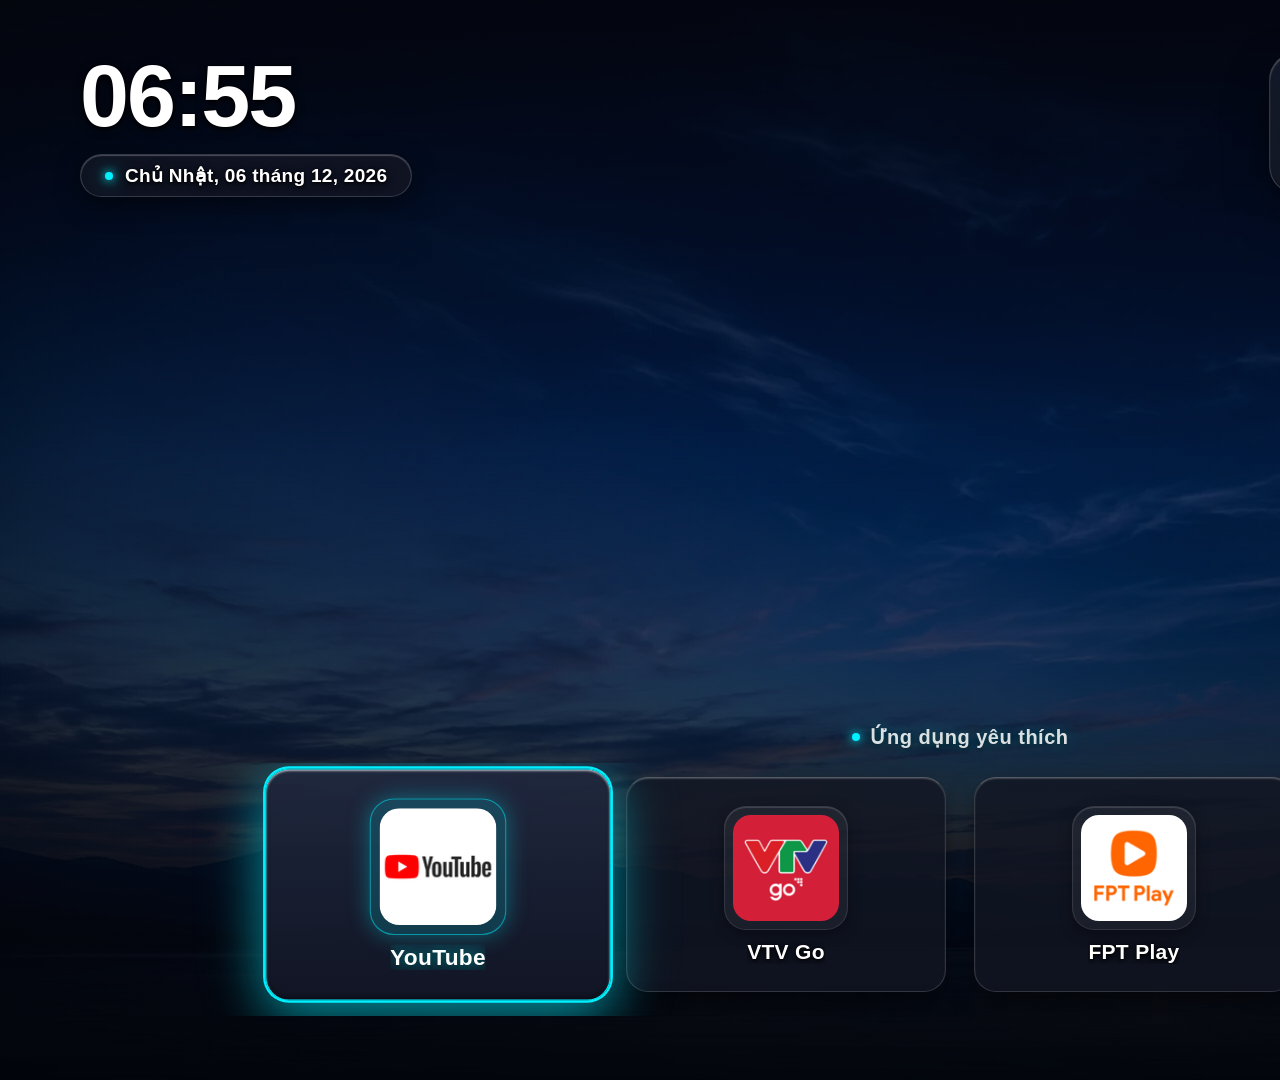
==== src/index.html @ 08e4756b "feat: Khởi tạo mã nguồn Custom TV Launcher cho LG webOS - Kiến trúc thuần Vanilla HTML5, CSS3, ES6 c" ====
<!DOCTYPE html>
<html lang="vi">
<head>
  <meta charset="UTF-8">
  <meta name="viewport" content="width=1920, height=1080, initial-scale=1.0, user-scalable=no">
  <title>Custom TV Launcher</title>
  
  <!-- Chromium 79 Optimized Stylesheets -->
  <link rel="stylesheet" href="css/main.css">
  <link rel="stylesheet" href="css/contrast.css">
  <link rel="stylesheet" href="css/weather-bg.css">
  <link rel="stylesheet" href="css/navigation.css">
</head>
<body>

  <!-- 1. Background Layers (Smooth CSS Crossfade) -->
  <div class="bg-container">
    <div id="bg-layer-a" class="bg-layer bg-theme-default active"></div>
    <div id="bg-layer-b" class="bg-layer bg-theme-default"></div>
  </div>

  <!-- 2. Multi-Layer Contrast Protection Scrim (Anti-Glare Dimming) -->
  <div class="scrim-overlay scrim-dimmer"></div>
  <div class="scrim-overlay scrim-vignette"></div>
  <div class="scrim-overlay scrim-gradient"></div>

  <!-- 3. Main Application Canvas (1920x1080) -->
  <div id="app">
    
    <!-- Top Header: Clock (Left) + Weather Widget Today & Tomorrow (Right) -->
    <header class="header-container">
      
      <!-- Top-Left: Digital Clock & Date Badge -->
      <div class="clock-widget">
        <div id="clock-time" class="clock-time">
          <span id="clock-hour">00</span><span id="clock-colon" class="clock-colon">:</span><span id="clock-min">00</span>
        </div>
        <div class="clock-date-pill frosted-glass">
          <span class="date-pill-dot"></span>
          <span id="clock-date" class="clock-date">Đang tải ngày...</span>
        </div>
      </div>

      <!-- Top-Right: Weather Widget (Today + Tomorrow - Xuan Phuong, Hanoi) -->
      <div class="weather-card frosted-glass">
        
        <!-- Today / Current Weather Section -->
        <div class="weather-today-section">
          <div id="weather-icon" class="weather-icon-large">
            <!-- Dynamic SVG icon inserted here -->
          </div>
          <div class="weather-info">
            <div id="weather-temp" class="weather-temp">--°C</div>
            <div class="weather-location-wrap">
              <span class="location-beacon"></span>
              <span id="weather-location" class="weather-location">Xuân Phương, Hà Nội</span>
            </div>
            <div id="weather-desc" class="weather-desc">Đang cập nhật thời tiết...</div>
          </div>
        </div>

        <!-- Subtle Vertical Divider -->
        <div class="weather-divider"></div>

        <!-- Tomorrow Weather Section -->
        <div class="weather-tomorrow-section">
          <div class="weather-tomorrow-header">
            <span class="weather-tomorrow-badge">Ngày mai</span>
            <span id="weather-tomorrow-date" class="weather-tomorrow-date">--/--</span>
          </div>
          <div class="weather-tomorrow-body">
            <div id="weather-tomorrow-icon" class="weather-tomorrow-icon">
              <!-- Tomorrow SVG icon inserted here -->
            </div>
            <div class="weather-tomorrow-info">
              <div id="weather-tomorrow-temps" class="weather-tomorrow-temps">
                <span class="tomorrow-max">--°C</span>
                <span class="tomorrow-sep">/</span>
                <span class="tomorrow-min">--°C</span>
              </div>
              <div id="weather-tomorrow-desc" class="weather-tomorrow-desc">--</div>
            </div>
          </div>
        </div>

      </div>

    </header>

    <!-- Bottom Section: Pinned Apps Home Row -->
    <main class="home-row-wrapper">
      <div class="home-row-label">Ứng dụng yêu thích</div>
      <div id="home-row" class="home-row">
        <!-- Rendered instantly from localStorage: YouTube, VTV Go, FPT Play + All Apps Drawer Tile -->
      </div>
    </main>

  </div>

  <!-- 4. Modal Drawer: All Apps Grid -->
  <div id="drawer-modal" class="drawer-modal" role="dialog" aria-modal="true">
    <div class="drawer-header">
      <div class="drawer-title-group">
        <h2 class="drawer-title">Tất cả ứng dụng</h2>
        <span class="drawer-subtitle">Danh sách đầy đủ ứng dụng trên TV</span>
      </div>

      <button id="drawer-close-btn" class="drawer-close-btn" tabindex="0">
        <span>Đóng (Back)</span>
      </button>
    </div>

    <!-- 5 Columns Responsive Grid -->
    <div class="drawer-grid-container">
      <div id="drawer-grid" class="drawer-grid">
        <!-- Dynamically populated from Luna applicationManager/listApps -->
      </div>
    </div>

    <!-- Floating Remote Hints Bar at Drawer Bottom -->
    <div class="drawer-hints-bar frosted-glass">
      <div class="drawer-hint-item">
        <span class="key-pill key-ok">OK</span>
        <span class="hint-text">Mở ứng dụng</span>
      </div>
      <div class="drawer-hint-item">
        <span class="key-pill key-hold">Giữ OK (800ms)</span>
        <span class="hint-text">Ghim / Bỏ ghim</span>
      </div>
      <div class="drawer-hint-item">
        <span class="key-pill key-back">Back</span>
        <span class="hint-text">Đóng danh sách</span>
      </div>
      <div class="drawer-hint-item">
        <span class="key-pill key-nav">▲▼◀▶</span>
        <span class="hint-text">Di chuyển</span>
      </div>
    </div>
  </div>

  <!-- Application Logic Modules -->
  <script src="js/storage.js"></script>
  <script src="js/luna.js"></script>
  <script src="js/clock.js"></script>
  <script src="js/weather.js"></script>
  <script src="js/drawer.js"></script>
  <script src="js/navigation.js"></script>
  <script src="js/app.js"></script>

</body>
</html>
---- src/css/main.css ----
/* ==========================================================================
   Main Stylesheet - Custom TV Launcher (Chromium 79 Compatible)
   Strictly NO 'inset: 0' (use top: 0; left: 0; right: 0; bottom: 0;)
   Strictly NO ':has()' selector
   Flexbox gap margin-right fallbacks on all flex containers
   ========================================================================== */

:root {
  --font-main: -apple-system, BlinkMacSystemFont, "Segoe UI", Roboto, "Helvetica Neue", Arial, sans-serif;
  --color-text-primary: #FFFFFF;
  --color-text-secondary: rgba(255, 255, 255, 0.85);
  --color-text-muted: rgba(255, 255, 255, 0.58);
  --color-accent: #00F0FF;
  --color-accent-glow: rgba(0, 240, 255, 0.70);
  --color-tile-bg: rgba(18, 22, 34, 0.80);
  --color-tile-border: rgba(255, 255, 255, 0.15);
  --tile-width: 320px;
  --tile-height: 215px;
  --tile-radius: 22px;
}

* {
  box-sizing: border-box;
  margin: 0;
  padding: 0;
  -webkit-user-select: none;
  user-select: none;
}

html, body {
  width: 1920px;
  height: 1080px;
  overflow: hidden;
  background-color: #000000;
  font-family: var(--font-main);
  color: var(--color-text-primary);
  position: relative;
  font-size: 16px;
}

/* App Canvas (1920x1080) - Clean Cinematic Layout */
#app {
  width: 1920px;
  height: 1080px;
  position: relative;
  top: 0;
  left: 0;
  right: 0;
  bottom: 0;
  overflow: hidden;
  display: flex;
  flex-direction: column;
  justify-content: space-between;
  align-items: center;
  padding: 52px 80px 64px 80px;
  z-index: 10;
}

/* ==========================================================================
   Header Section (Top-Left: Clock, Top-Right: Weather Today & Tomorrow)
   ========================================================================== */
.header-container {
  display: flex;
  justify-content: space-between;
  align-items: flex-start;
  width: 100%;
}

/* Clock & Date (Top-Left) */
.clock-widget {
  display: flex;
  flex-direction: column;
  align-items: flex-start;
}

.clock-time {
  font-size: 88px;
  font-weight: 800;
  line-height: 1;
  letter-spacing: -2px;
  font-variant-numeric: tabular-nums;
  color: #FFFFFF;
  text-shadow: 0 4px 16px rgba(0, 0, 0, 0.95),
               0 1px 3px rgba(0, 0, 0, 0.95),
               0 0 35px rgba(0, 240, 255, 0.22);
}

.clock-colon {
  display: inline-block;
  opacity: 1;
  transition: opacity 0.3s ease;
}

.clock-colon.blink {
  opacity: 0.25;
}

/* Luxury Glassmorphic Pill Date Badge */
.clock-date-pill {
  display: inline-flex;
  align-items: center;
  margin-top: 14px;
  padding: 9px 24px;
  border-radius: 9999px;
  background: rgba(20, 26, 42, 0.75);
  border: 1px solid rgba(255, 255, 255, 0.16);
  border-top: 1px solid rgba(255, 255, 255, 0.36);
  box-shadow: 0 8px 24px rgba(0, 0, 0, 0.5),
              inset 0 1px 1px rgba(255, 255, 255, 0.25);
}

.date-pill-dot {
  width: 8px;
  height: 8px;
  border-radius: 50%;
  background: var(--color-accent);
  box-shadow: 0 0 10px var(--color-accent), 0 0 20px rgba(0, 240, 255, 0.7);
  margin-right: 12px; /* Chromium 79 flex gap fallback */
}

.clock-date {
  font-size: 19px;
  font-weight: 600;
  color: #FFFFFF;
  letter-spacing: 0.3px;
  text-shadow: 0 2px 6px rgba(0, 0, 0, 0.85);
}

/* ==========================================================================
   Weather Card (Top-Right): Today + Tomorrow
   ========================================================================== */
.weather-card {
  display: flex;
  align-items: center;
  background: linear-gradient(135deg, rgba(20, 26, 42, 0.84) 0%, rgba(10, 14, 26, 0.74) 100%);
  border: 1px solid rgba(255, 255, 255, 0.16);
  border-top: 1px solid rgba(255, 255, 255, 0.36);
  border-radius: 28px;
  padding: 16px 28px;
  box-shadow: 0 20px 50px -10px rgba(0, 0, 0, 0.78),
              inset 0 1px 1.5px rgba(255, 255, 255, 0.30),
              inset 0 -1px 2px rgba(0, 0, 0, 0.5);
}

@supports ((-webkit-backdrop-filter: blur(20px)) or (backdrop-filter: blur(20px))) {
  .weather-card {
    -webkit-backdrop-filter: blur(20px);
    backdrop-filter: blur(20px);
  }
}

/* Today / Current Section */
.weather-today-section {
  display: flex;
  align-items: center;
}

.weather-icon-large {
  width: 76px;
  height: 76px;
  display: flex;
  align-items: center;
  justify-content: center;
  margin-right: 18px; /* Chromium 79 flex gap fallback */
  filter: drop-shadow(0 6px 14px rgba(0, 0, 0, 0.45));
}

.weather-icon-large svg {
  width: 100%;
  height: 100%;
}

.weather-info {
  display: flex;
  flex-direction: column;
}

.weather-temp {
  font-size: 60px;
  font-weight: 800;
  line-height: 1;
  color: #FFFFFF;
  letter-spacing: -1.5px;
  text-shadow: 0 3px 12px rgba(0, 0, 0, 0.9);
}

.weather-location-wrap {
  display: flex;
  align-items: center;
  margin-top: 5px;
}

.location-beacon {
  width: 8px;
  height: 8px;
  border-radius: 50%;
  background: var(--color-accent);
  box-shadow: 0 0 10px var(--color-accent), 0 0 20px rgba(0, 240, 255, 0.65);
  margin-right: 8px; /* Chromium 79 flex gap fallback */
  animation: beaconPulse 2.4s infinite ease-in-out;
}

@keyframes beaconPulse {
  0%, 100% {
    transform: scale(1);
    opacity: 1;
  }
  50% {
    transform: scale(1.3);
    opacity: 0.65;
  }
}

.weather-location {
  font-size: 18px;
  font-weight: 700;
  color: var(--color-accent);
  letter-spacing: 0.3px;
  text-shadow: 0 0 12px rgba(0, 240, 255, 0.5), 0 2px 6px rgba(0, 0, 0, 0.9);
}

.weather-desc {
  font-size: 15px;
  font-weight: 500;
  color: var(--color-text-secondary);
  margin-top: 3px;
  text-shadow: 0 2px 6px rgba(0, 0, 0, 0.85);
}

/* Subtle Vertical Divider between Today & Tomorrow */
.weather-divider {
  width: 1px;
  height: 82px;
  background: rgba(255, 255, 255, 0.16);
  margin: 0 24px; /* Chromium 79 flex gap fallback */
}

/* Tomorrow Weather Section */
.weather-tomorrow-section {
  display: flex;
  flex-direction: column;
  justify-content: center;
  min-width: 165px;
}

.weather-tomorrow-header {
  display: flex;
  align-items: baseline;
  justify-content: space-between;
  margin-bottom: 6px;
}

.weather-tomorrow-badge {
  font-size: 14px;
  font-weight: 800;
  letter-spacing: 1px;
  text-transform: uppercase;
  color: var(--color-accent);
  text-shadow: 0 0 10px rgba(0, 240, 255, 0.5);
}

.weather-tomorrow-date {
  font-size: 13px;
  font-weight: 600;
  color: var(--color-text-muted);
}

.weather-tomorrow-body {
  display: flex;
  align-items: center;
}

.weather-tomorrow-icon {
  width: 54px;
  height: 54px;
  display: flex;
  align-items: center;
  justify-content: center;
  margin-right: 14px; /* Chromium 79 flex gap fallback */
  filter: drop-shadow(0 4px 10px rgba(0, 0, 0, 0.4));
}

.weather-tomorrow-icon svg {
  width: 100%;
  height: 100%;
}

.weather-tomorrow-info {
  display: flex;
  flex-direction: column;
}

.weather-tomorrow-temps {
  display: flex;
  align-items: baseline;
}

.tomorrow-max {
  font-size: 24px;
  font-weight: 800;
  color: #FFFFFF;
  text-shadow: 0 2px 6px rgba(0, 0, 0, 0.9);
}

.tomorrow-sep {
  font-size: 14px;
  color: rgba(255, 255, 255, 0.35);
  margin: 0 5px; /* Chromium 79 flex gap fallback */
}

.tomorrow-min {
  font-size: 19px;
  font-weight: 700;
  color: var(--color-accent);
  text-shadow: 0 0 10px rgba(0, 240, 255, 0.5), 0 2px 6px rgba(0, 0, 0, 0.9);
}

.weather-tomorrow-desc {
  font-size: 13px;
  font-weight: 600;
  color: var(--color-text-secondary);
  margin-top: 2px;
  white-space: nowrap;
  text-shadow: 0 1px 4px rgba(0, 0, 0, 0.8);
}

/* ==========================================================================
   Home Row Section (Bottom Favorite Apps Dock)
   ========================================================================== */
.home-row-wrapper {
  display: flex;
  flex-direction: column;
  align-items: center;
  width: 100%;
}

.home-row-label {
  font-size: 20px;
  font-weight: 600;
  color: var(--color-text-secondary);
  letter-spacing: 0.5px;
  display: inline-flex;
  align-items: center;
  justify-content: center;
  margin-bottom: 14px;
}

.home-row-label::before {
  content: "";
  display: inline-block;
  width: 8px;
  height: 8px;
  background: var(--color-accent);
  border-radius: 50%;
  box-shadow: 0 0 10px var(--color-accent), 0 0 20px rgba(0, 240, 255, 0.6);
  margin-right: 10px; /* Chromium 79 flex gap fallback */
}

.home-row {
  display: flex;
  justify-content: center;
  align-items: center;
  width: 100%;
  overflow-x: auto;
  overflow-y: hidden;
  padding: 14px 8px 24px 8px;
  scroll-behavior: smooth;
  scrollbar-width: none; /* Firefox */
}

.home-row::-webkit-scrollbar {
  display: none; /* Chrome/Chromium */
}

/* Golden Ratio App Tile (320px x 215px, Radius 22px) */
.app-tile {
  flex: 0 0 var(--tile-width);
  width: var(--tile-width);
  height: var(--tile-height);
  margin-right: 28px; /* Chromium 79 flex gap fallback */
  background: var(--color-tile-bg);
  border: 1.5px solid var(--color-tile-border);
  border-top: 1.5px solid rgba(255, 255, 255, 0.28);
  border-radius: var(--tile-radius);
  display: flex;
  flex-direction: column;
  align-items: center;
  justify-content: center;
  position: relative;
  cursor: pointer;
  outline: none;
  transition: transform 0.24s cubic-bezier(0.2, 0, 0, 1),
              border-color 0.24s ease,
              box-shadow 0.24s ease,
              background-color 0.24s ease;
  will-change: transform;
  box-shadow: 0 12px 32px -8px rgba(0, 0, 0, 0.65),
              inset 0 1px 1.5px rgba(255, 255, 255, 0.2);
}

.home-row .app-tile:last-child {
  margin-right: 0;
}

.app-tile-icon-wrapper {
  width: 124px;
  height: 124px;
  display: flex;
  align-items: center;
  justify-content: center;
  margin-bottom: 10px;
  border-radius: 22px;
  background: rgba(255, 255, 255, 0.05);
  border: 1px solid rgba(255, 255, 255, 0.1);
  box-shadow: inset 0 1px 1px rgba(255, 255, 255, 0.16),
              0 4px 14px rgba(0, 0, 0, 0.35);
  overflow: hidden;
  padding: 8px;
  transition: transform 0.22s ease, background 0.22s ease, border-color 0.22s ease;
}

.app-tile-icon {
  width: 100%;
  height: 100%;
  object-fit: contain;
  border-radius: 18px;
  image-rendering: -webkit-optimize-contrast;
}

.app-tile-title {
  font-size: 21px;
  font-weight: 700;
  color: #FFFFFF;
  text-align: center;
  max-width: 90%;
  white-space: nowrap;
  overflow: hidden;
  text-overflow: ellipsis;
  letter-spacing: 0.3px;
}

/* ==========================================================================
   Holographic / Futuristic 'All Apps' Tile
   ========================================================================== */
.app-tile.drawer-trigger {
  background: linear-gradient(135deg, rgba(0, 240, 255, 0.18) 0%, rgba(139, 92, 246, 0.16) 50%, rgba(14, 18, 30, 0.90) 100%);
  border: 1.5px solid rgba(0, 240, 255, 0.4);
  border-top: 1.5px solid rgba(0, 240, 255, 0.72);
  box-shadow: 0 12px 34px -8px rgba(0, 0, 0, 0.7),
              inset 0 1px 2px rgba(255, 255, 255, 0.3);
}

.drawer-trigger .app-tile-icon-wrapper {
  background: linear-gradient(135deg, rgba(0, 240, 255, 0.22) 0%, rgba(139, 92, 246, 0.25) 100%);
  border-color: rgba(0, 240, 255, 0.45);
  box-shadow: 0 0 20px rgba(0, 240, 255, 0.3);
}

.drawer-trigger .holo-icon {
  width: 66px;
  height: 66px;
  filter: drop-shadow(0 0 10px rgba(0, 240, 255, 0.7));
}

.drawer-trigger .app-tile-title {
  color: var(--color-accent);
  font-weight: 700;
  text-shadow: 0 0 14px rgba(0, 240, 255, 0.6), 0 2px 6px rgba(0, 0, 0, 0.95);
}
---- src/css/contrast.css ----
/* ==========================================================================
   Contrast Protection & Glassmorphism (Chromium 79 Compatible)
   Strictly NO 'inset: 0' (use top: 0; left: 0; right: 0; bottom: 0;)
   Strictly NO ':has()' selector
   ========================================================================== */

/* 1. Multi-Layer Anti-Glare & Contrast Protection Scrims */
.scrim-overlay {
  position: absolute;
  top: 0;
  left: 0;
  right: 0;
  bottom: 0;
  width: 1920px;
  height: 1080px;
  pointer-events: none;
  z-index: 2;
}

/* Base Ambient Dimmer: Softens blinding whites & eliminates eye strain */
.scrim-dimmer {
  background: rgba(4, 8, 18, 0.48);
}

/* Cinematic Radial Vignette: Smooth edge falloff */
.scrim-vignette {
  background: radial-gradient(
    ellipse at 50% 50%,
    rgba(2, 4, 10, 0.12) 0%,
    rgba(2, 4, 10, 0.45) 65%,
    rgba(1, 2, 8, 0.85) 100%
  );
}

/* Header & Bottom Shelf Gradient Protection */
.scrim-gradient {
  background: linear-gradient(
    180deg,
    rgba(4, 6, 14, 0.80) 0%,
    rgba(4, 6, 14, 0.38) 18%,
    rgba(4, 6, 14, 0.12) 42%,
    rgba(4, 6, 14, 0.28) 65%,
    rgba(4, 6, 14, 0.76) 84%,
    rgba(2, 4, 10, 0.96) 100%
  );
}

/* 2. Multi-Layer Frosted Glass (Glassmorphism) with Solid Fallback */
.frosted-glass {
  background-color: rgba(18, 22, 36, 0.85); /* Solid fallback */
  border: 1px solid rgba(255, 255, 255, 0.16);
}

@supports ((-webkit-backdrop-filter: blur(16px)) or (backdrop-filter: blur(16px))) {
  .frosted-glass {
    -webkit-backdrop-filter: blur(20px);
    backdrop-filter: blur(20px);
  }
}

/* 3. Deep 3D Text-Shadow Protection (10-Foot Sofa Readability) */
.clock-time,
.clock-date,
.weather-temp,
.weather-location,
.weather-desc,
.tomorrow-max,
.tomorrow-min,
.weather-tomorrow-desc,
.home-row-label,
.app-tile-title,
.drawer-title {
  text-shadow: 0 2px 10px rgba(0, 0, 0, 0.95),
               0 1px 3px rgba(0, 0, 0, 0.85),
               0 0 1px rgba(0, 0, 0, 0.7);
}

/* Accent texts with glowing ambient shadow */
.weather-location,
.drawer-trigger .app-tile-title,
.home-row-label,
.weather-tomorrow-badge,
.tomorrow-min {
  text-shadow: 0 0 14px rgba(0, 240, 255, 0.5),
               0 2px 8px rgba(0, 0, 0, 0.95);
}
---- src/css/weather-bg.css ----
/* ==========================================================================
   Weather Background & Dynamic Theme (Chromium 79 Compatible)
   Strictly NO 'inset: 0' (use top: 0; left: 0; right: 0; bottom: 0;)
   Strictly NO ':has()' selector
   ========================================================================== */

/* Background Container & Layers */
.bg-container {
  position: absolute;
  top: 0;
  left: 0;
  right: 0;
  bottom: 0;
  width: 1920px;
  height: 1080px;
  overflow: hidden;
  z-index: 1;
  background-color: #08090E;
}

/* 2 Stacked Layers for Smooth 1.2s Crossfade */
.bg-layer {
  position: absolute;
  top: 0;
  left: 0;
  right: 0;
  bottom: 0;
  width: 100%;
  height: 100%;
  background-position: center center;
  background-size: cover;
  background-repeat: no-repeat;
  opacity: 0;
  transition: opacity 1.2s ease-in-out;
  will-change: opacity;
}

.bg-layer.active {
  opacity: 1;
}

/* 7 static WebP backgrounds: 6 weather themes and the default fallback */
.bg-theme-clear-day {
  background-image: url('../assets/backgrounds/clear-day.webp');
}

.bg-theme-clear-night {
  background-image: url('../assets/backgrounds/clear-night.webp');
}

.bg-theme-cloudy-day {
  background-image: url('../assets/backgrounds/cloudy-day.webp');
}

.bg-theme-cloudy-night {
  background-image: url('../assets/backgrounds/cloudy-night.webp');
}

.bg-theme-rain {
  background-image: url('../assets/backgrounds/rain.webp');
}

.bg-theme-storm {
  background-image: url('../assets/backgrounds/storm.webp');
}

.bg-theme-default {
  background-image: url('../assets/backgrounds/default.webp');
}
---- src/css/navigation.css ----
/* ==========================================================================
   Navigation, Focus States & Modal Drawer (Chromium 79 Compatible)
   Strictly NO 'inset: 0' (use top: 0; left: 0; right: 0; bottom: 0;)
   Strictly NO ':has()' selector
   ========================================================================== */

/* ==========================================================================
   Focus & Hover Styles (D-pad & Magic Remote Pointer)
   ========================================================================== */
.app-tile:focus,
.app-tile.focused {
  transform: scale(1.08) translateZ(0);
  border-color: #00F0FF;
  background: linear-gradient(180deg, rgba(32, 40, 62, 0.95) 0%, rgba(18, 22, 38, 0.95) 100%);
  box-shadow: 0 0 0 2px #00F0FF,
              0 18px 45px rgba(0, 240, 255, 0.45),
              0 0 65px rgba(0, 240, 255, 0.25),
              inset 0 1.5px 2px rgba(255, 255, 255, 0.65),
              inset 0 -2px 4px rgba(0, 0, 0, 0.4);
  z-index: 25;
}

.app-tile:focus .app-tile-icon-wrapper,
.app-tile.focused .app-tile-icon-wrapper {
  background: rgba(0, 240, 255, 0.16);
  border-color: rgba(0, 240, 255, 0.5);
  box-shadow: 0 0 20px rgba(0, 240, 255, 0.35);
  transform: scale(1.02);
}

.app-tile:focus .app-tile-title,
.app-tile.focused .app-tile-title {
  color: #FFFFFF;
  text-shadow: 0 0 14px rgba(0, 240, 255, 0.8),
               0 2px 8px rgba(0, 0, 0, 0.95);
}

/* Specific Focus for Holographic 'All Apps' Trigger */
.app-tile.drawer-trigger:focus,
.app-tile.drawer-trigger.focused {
  background: linear-gradient(135deg, rgba(0, 240, 255, 0.30) 0%, rgba(139, 92, 246, 0.30) 50%, rgba(20, 26, 48, 0.96) 100%);
  border-color: #00F0FF;
  box-shadow: 0 0 0 2px #00F0FF,
              0 18px 50px rgba(0, 240, 255, 0.5),
              0 0 80px rgba(139, 92, 246, 0.35),
              inset 0 1.5px 2px rgba(255, 255, 255, 0.7);
}

.drawer-trigger:focus .holo-icon,
.drawer-trigger.focused .holo-icon {
  filter: drop-shadow(0 0 16px rgba(0, 240, 255, 0.95));
}

/* Mouse Hover for Magic Pointer */
@media (hover: hover) {
  .app-tile:hover {
    transform: scale(1.05) translateZ(0);
    border-color: rgba(0, 240, 255, 0.7);
    box-shadow: 0 12px 30px rgba(0, 240, 255, 0.35);
    z-index: 15;
  }
}

/* ==========================================================================
   Luxury Metallic Gold / Cyan Pin Badge
   ========================================================================== */
.pin-badge {
  position: absolute;
  top: 12px;
  right: 12px;
  width: 32px;
  height: 32px;
  display: flex;
  align-items: center;
  justify-content: center;
  border-radius: 50%;
  background: rgba(14, 18, 30, 0.7);
  border: 1px solid rgba(255, 255, 255, 0.2);
  box-shadow: 0 4px 10px rgba(0, 0, 0, 0.4);
  opacity: 0;
  transition: opacity 0.2s ease, transform 0.2s cubic-bezier(0.2, 0, 0, 1), box-shadow 0.2s ease;
  cursor: pointer;
  z-index: 10;
}

.pin-badge svg {
  width: 16px;
  height: 16px;
  fill: rgba(255, 255, 255, 0.7);
}

.pin-badge.pinned {
  opacity: 1;
  background: linear-gradient(135deg, #FFE259 0%, #FFA751 100%);
  border: 1px solid rgba(255, 255, 255, 0.8);
  box-shadow: 0 0 16px rgba(255, 180, 0, 0.65),
              inset 0 1px 1px #FFFFFF;
  transform: scale(1.05);
}

.pin-badge.pinned svg {
  fill: #1A120B;
  filter: drop-shadow(0 1px 1px rgba(255, 255, 255, 0.35));
}

.drawer-grid .app-tile:focus .pin-badge,
.drawer-grid .app-tile.focused .pin-badge,
.drawer-grid .app-tile:hover .pin-badge {
  opacity: 1;
}

/* ==========================================================================
   Modal All Apps Drawer (Deep Blur + Scrim Backdrop)
   ========================================================================== */
.drawer-modal {
  position: absolute;
  top: 0;
  left: 0;
  right: 0;
  bottom: 0;
  width: 1920px;
  height: 1080px;
  background: rgba(4, 6, 14, 0.88);
  -webkit-backdrop-filter: blur(24px);
  backdrop-filter: blur(24px);
  z-index: 100;
  display: flex;
  flex-direction: column;
  padding: 48px 80px 36px 80px;
  opacity: 0;
  pointer-events: none;
  transition: opacity 0.25s cubic-bezier(0.2, 0, 0, 1);
}

.drawer-modal.open {
  opacity: 1;
  pointer-events: auto;
}

/* Drawer Header */
.drawer-header {
  display: flex;
  justify-content: space-between;
  align-items: center;
  margin-bottom: 24px;
  padding-bottom: 16px;
  border-bottom: 1px solid rgba(255, 255, 255, 0.12);
}

.drawer-title-group {
  display: flex;
  align-items: baseline;
}

.drawer-title {
  font-size: 36px;
  font-weight: 800;
  color: #FFFFFF;
  letter-spacing: -0.5px;
  margin-right: 18px; /* Chromium 79 flex gap fallback */
}

.drawer-subtitle {
  font-size: 17px;
  color: var(--color-text-muted);
}

.drawer-instructions {
  display: flex;
  align-items: center;
  font-size: 15px;
  color: var(--color-text-secondary);
}

.key-tag {
  display: inline-block;
  padding: 3px 10px;
  background: rgba(255, 255, 255, 0.12);
  border: 1px solid rgba(255, 255, 255, 0.25);
  border-radius: 6px;
  font-weight: 700;
  color: var(--color-accent);
}

.drawer-close-btn {
  display: flex;
  align-items: center;
  background: rgba(255, 255, 255, 0.08);
  border: 1.5px solid rgba(255, 255, 255, 0.18);
  border-radius: 12px;
  padding: 10px 22px;
  color: #FFFFFF;
  font-size: 15px;
  font-weight: 700;
  cursor: pointer;
  outline: none;
  transition: all 0.2s ease;
}

.drawer-close-btn:focus,
.drawer-close-btn.focused,
.drawer-close-btn:hover {
  background: rgba(0, 240, 255, 0.2);
  border-color: #00F0FF;
  box-shadow: 0 0 16px rgba(0, 240, 255, 0.4);
}

/* Drawer Grid Container */
.drawer-grid-container {
  flex: 1;
  overflow-y: auto;
  overflow-x: hidden;
  padding: 10px 4px 20px 4px;
  scroll-behavior: smooth;
  scrollbar-width: thin;
  scrollbar-color: rgba(0, 240, 255, 0.4) transparent;
}

.drawer-grid-container::-webkit-scrollbar {
  width: 8px;
}

.drawer-grid-container::-webkit-scrollbar-thumb {
  background: rgba(0, 240, 255, 0.35);
  border-radius: 4px;
}

/* 5 Columns Balanced Grid for All Apps */
.drawer-grid {
  display: grid;
  grid-template-columns: repeat(5, 1fr);
  grid-gap: 28px;
  gap: 28px;
}

.drawer-grid .app-tile {
  width: 100%;
  height: 210px;
  border-radius: 20px;
  margin-right: 0; /* in grid layout, gap handles spacing */
}

.drawer-grid .app-tile-icon-wrapper {
  width: 114px;
  height: 114px;
  margin-bottom: 8px;
}

.drawer-grid .app-tile-title {
  font-size: 19px;
  font-weight: 700;
}

/* Floating Remote Hints Bar at Drawer Bottom */
.drawer-hints-bar {
  display: flex;
  align-items: center;
  justify-content: center;
  margin-top: 18px;
  padding: 12px 28px;
  border-radius: 9999px;
  background: rgba(20, 24, 38, 0.85);
  border: 1px solid rgba(255, 255, 255, 0.16);
  border-top: 1px solid rgba(255, 255, 255, 0.35);
  box-shadow: 0 10px 30px rgba(0, 0, 0, 0.5), inset 0 1px 1px rgba(255, 255, 255, 0.2);
}

.drawer-hint-item {
  display: flex;
  align-items: center;
  margin-right: 28px; /* Chromium 79 flex gap fallback */
}

.drawer-hint-item:last-child {
  margin-right: 0;
}

.key-pill {
  display: inline-flex;
  align-items: center;
  justify-content: center;
  padding: 4px 10px;
  border-radius: 8px;
  font-size: 13px;
  font-weight: 700;
  margin-right: 8px; /* Chromium 79 flex gap fallback */
  background: rgba(255, 255, 255, 0.12);
  border: 1px solid rgba(255, 255, 255, 0.25);
  color: #FFFFFF;
}

.key-pill.key-ok {
  background: rgba(0, 240, 255, 0.2);
  border-color: #00F0FF;
  color: #00F0FF;
}

.key-pill.key-hold {
  background: rgba(255, 180, 0, 0.2);
  border-color: #FFA751;
  color: #FFE259;
}

.key-pill.key-back {
  background: rgba(255, 255, 255, 0.12);
  border-color: rgba(255, 255, 255, 0.3);
  color: #FFFFFF;
}

.key-pill.key-nav {
  background: rgba(255, 255, 255, 0.08);
  border-color: rgba(255, 255, 255, 0.2);
  color: rgba(255, 255, 255, 0.85);
  letter-spacing: 2px;
}

.hint-text {
  font-size: 15px;
  font-weight: 600;
  color: var(--color-text-secondary);
}
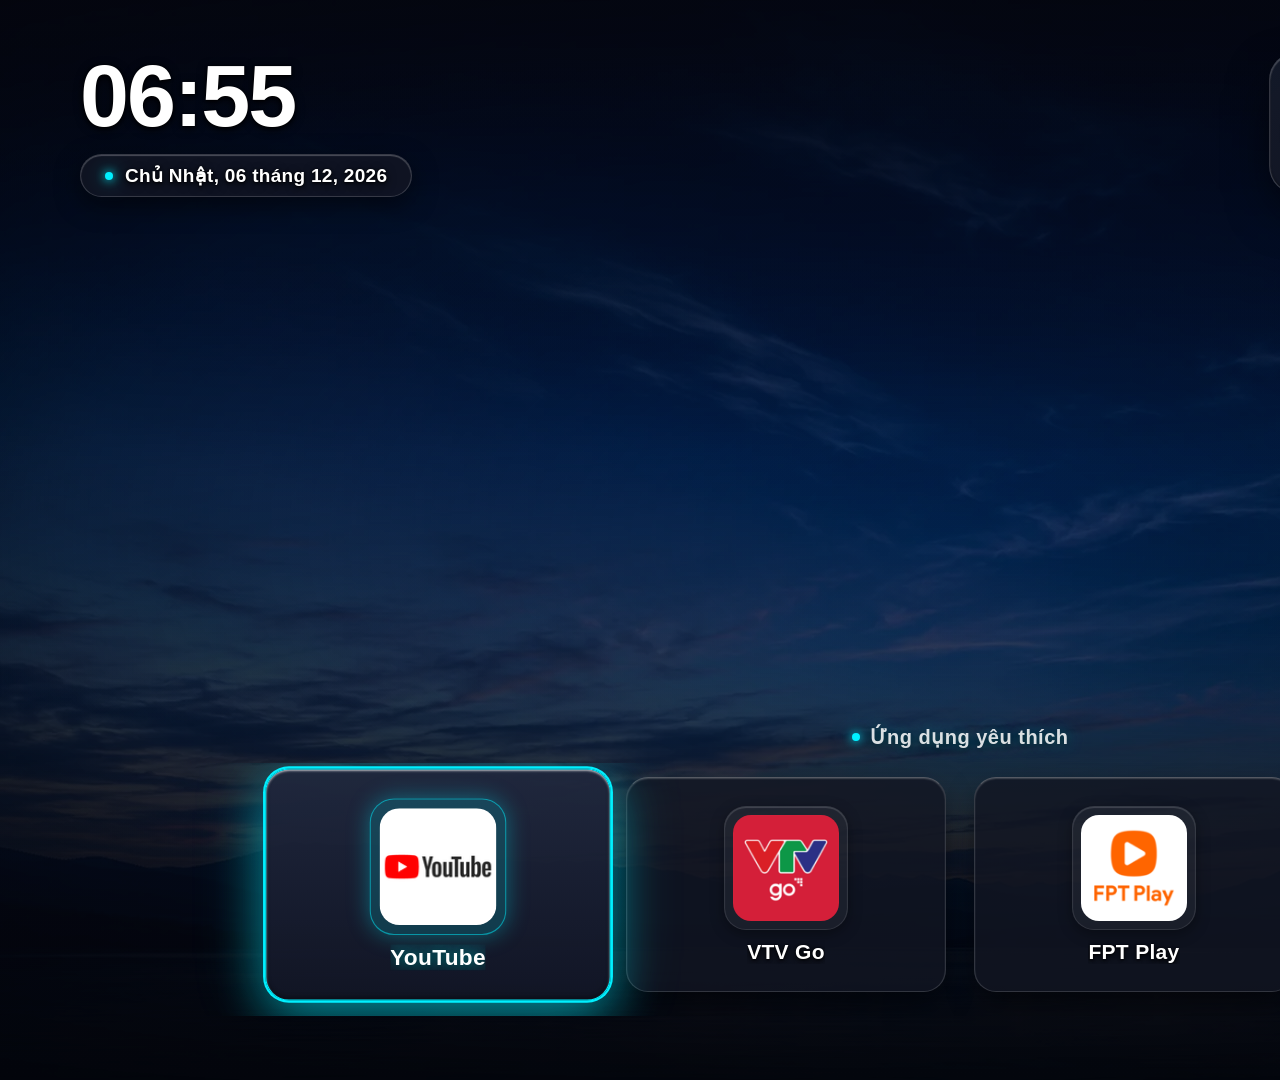
==== commit 977be054: "perf: Tối ưu triệt để tốc độ mở và hiển thị launcher (<50ms) - Gọi PalmSystem.stageReady() và activa" ====
--- a/src/index.html
+++ b/src/index.html
@@ -10,6 +10,26 @@
   <link rel="stylesheet" href="css/contrast.css">
   <link rel="stylesheet" href="css/weather-bg.css">
   <link rel="stylesheet" href="css/navigation.css">
+
+  <!-- Early synchronous theme resolution from localStorage (0ms First Paint) -->
+  <script>
+    (function () {
+      try {
+        var raw = localStorage.getItem('tvlauncher_weather_cache');
+        if (raw) {
+          var d = JSON.parse(raw);
+          var c = (d.current && typeof d.current.weather_code === 'number') ? d.current.weather_code : 0;
+          var day = d.current ? d.current.is_day : 0;
+          var t = 'clear-night';
+          if (c <= 2) t = day ? 'clear-day' : 'clear-night';
+          else if (c <= 48) t = day ? 'cloudy-day' : 'cloudy-night';
+          else if (c <= 82) t = 'rain';
+          else if (c <= 99) t = 'storm';
+          window.__initialTheme = t;
+        }
+      } catch (e) {}
+    })();
+  </script>
 </head>
 <body>
 
@@ -18,6 +38,12 @@
     <div id="bg-layer-a" class="bg-layer bg-theme-default active"></div>
     <div id="bg-layer-b" class="bg-layer bg-theme-default"></div>
   </div>
+  <script>
+    if (window.__initialTheme) {
+      var la = document.getElementById('bg-layer-a');
+      if (la) la.className = 'bg-layer bg-theme-' + window.__initialTheme + ' active';
+    }
+  </script>
 
   <!-- 2. Multi-Layer Contrast Protection Scrim (Anti-Glare Dimming) -->
   <div class="scrim-overlay scrim-dimmer"></div>
--- a/src/css/main.css
+++ b/src/css/main.css
@@ -142,10 +142,10 @@
               inset 0 -1px 2px rgba(0, 0, 0, 0.5);
 }
 
-@supports ((-webkit-backdrop-filter: blur(20px)) or (backdrop-filter: blur(20px))) {
+@supports ((-webkit-backdrop-filter: blur(8px)) or (backdrop-filter: blur(8px))) {
   .weather-card {
-    -webkit-backdrop-filter: blur(20px);
-    backdrop-filter: blur(20px);
+    -webkit-backdrop-filter: blur(8px);
+    backdrop-filter: blur(8px);
   }
 }
 
--- a/src/css/contrast.css
+++ b/src/css/contrast.css
@@ -51,10 +51,10 @@
   border: 1px solid rgba(255, 255, 255, 0.16);
 }
 
-@supports ((-webkit-backdrop-filter: blur(16px)) or (backdrop-filter: blur(16px))) {
+@supports ((-webkit-backdrop-filter: blur(8px)) or (backdrop-filter: blur(8px))) {
   .frosted-glass {
-    -webkit-backdrop-filter: blur(20px);
-    backdrop-filter: blur(20px);
+    -webkit-backdrop-filter: blur(8px);
+    backdrop-filter: blur(8px);
   }
 }
 
